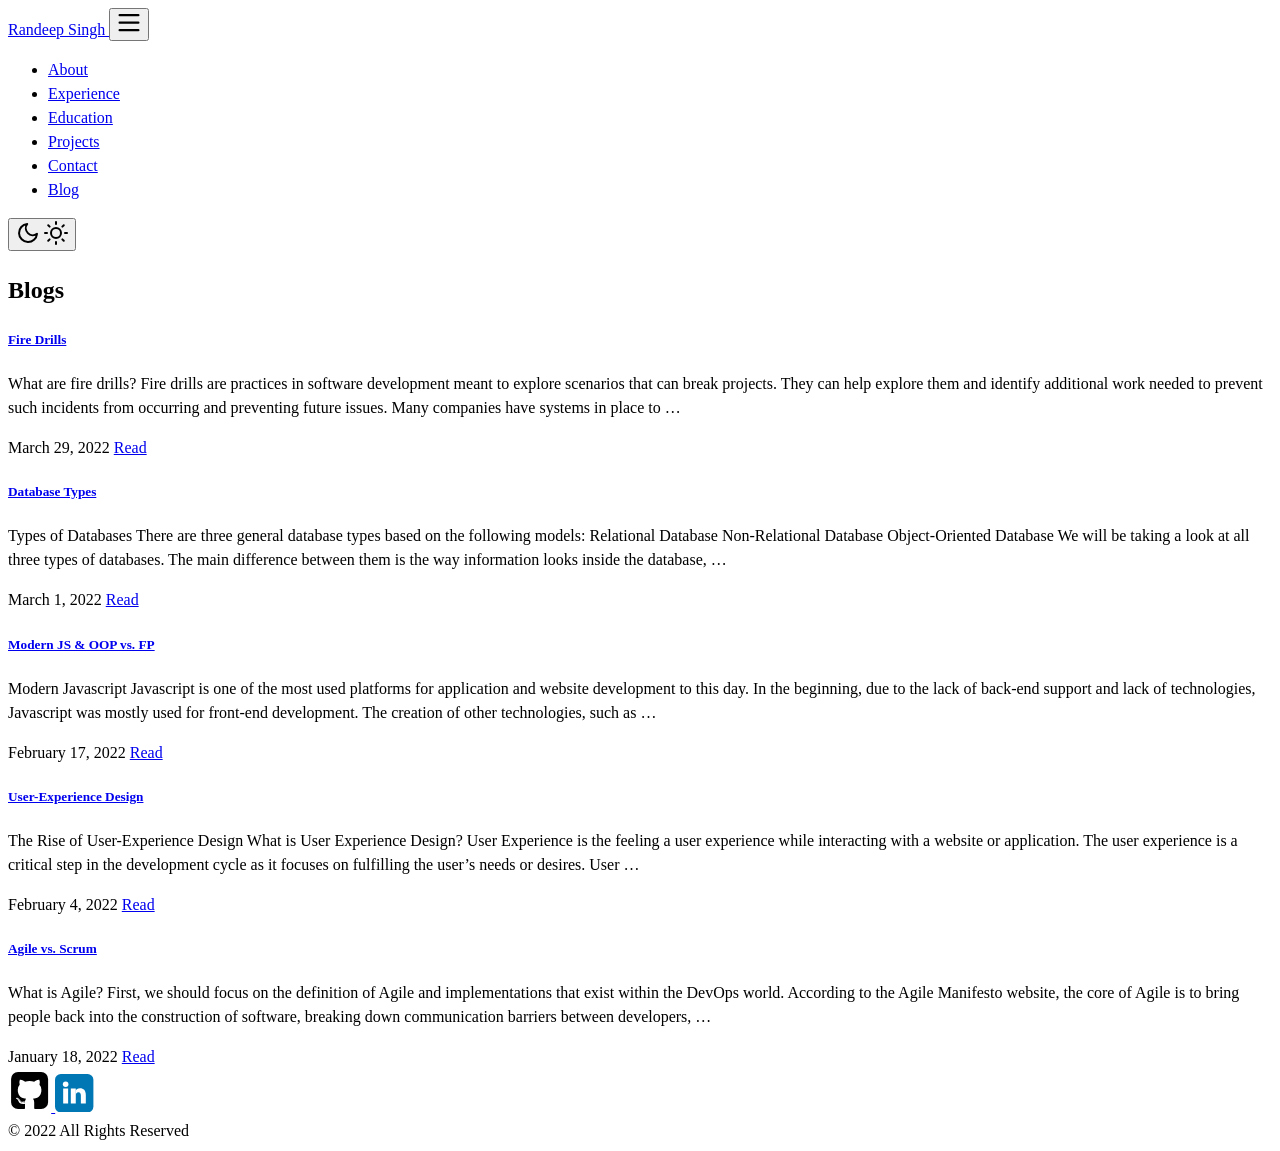
==== public/blogs/index.html @ 99345810 "Initial commit" ====
<!DOCTYPE html>
<html>

<head><meta charset="UTF-8">
<meta name="viewport" content="width=device-width, initial-scale=1.0">
<meta http-equiv="X-UA-Compatible" content="ie=edge">
<link rel="icon" href= type="image/gif">


<link rel="preconnect" href="https://fonts.googleapis.com">
<link rel="preconnect" href="https://fonts.gstatic.com" crossorigin>
<link
    href="https://fonts.googleapis.com/css2?family=Alata&family=Lora:ital,wght@0,400;0,500;0,600;0,700;1,400;1,500;1,600;1,700&family=Roboto:ital,wght@0,100;0,300;0,400;0,500;0,700;0,900;1,100;1,300;1,400;1,500;1,700;1,900&display=swap"
    rel="stylesheet">


<link rel="stylesheet" href="/css/font.css" media="all">



<meta property="og:title" content="Blogs" />
<meta property="og:description" content="A hub for information about me and any projects I have worked on." />
<meta property="og:type" content="website" />
<meta property="og:url" content="/blogs/" /><meta property="og:site_name" content="Randeep Singh" />


<meta name="twitter:card" content="summary"/>
<meta name="twitter:title" content="Blogs"/>
<meta name="twitter:description" content="A hub for information about me and any projects I have worked on."/>



<link rel="stylesheet" href="/bootstrap-5/css/bootstrap.min.css" media="all">
<link rel="stylesheet" href="/css/header.css" media="all">
<link rel="stylesheet" href="/css/footer.css" media="all">


<link rel="stylesheet" href="/css/theme.css" media="all">




<style>
    :root {
        --text-color: #2C3333;
        --text-secondary-color: #F5F5F5;
        --background-color: #54BAB9;
        --secondary-background-color: #64ffda1a;
        --primary-color: #F0F0F0;
        --secondary-color: #78C2C3;

         
        --text-color-dark: #F5F5F5;
        --text-secondary-color-dark: #F5F5F5;
        --background-color-dark: #313552;
        --secondary-background-color-dark: #212529;
        --primary-color-dark: #F1E0AC;
        --secondary-color-dark: #30475E;
    }
    body {
        font-size: 1rem;
        font-weight: 400;
        line-height: 1.5;
        text-align: left;
    }
</style>

<meta name="description" content="Blogs of Randeep Singh">
<link rel="stylesheet" href="/css/list.css" media="all">

  <title>
Blogs | Randeep Singh

  </title>
</head>

<body class="light" onload="loading()">
  
  
  <script src="/bootstrap-5/js/bootstrap.bundle.js"></script>
<script>
    if (localStorage.getItem("pref-theme") === "dark") {
        document.body.classList.add('dark');
    } else if (localStorage.getItem("pref-theme") === "light") {
        document.body.classList.remove('dark')
    } else if (window.matchMedia('(prefers-color-scheme: dark)').matches) {
        document.body.classList.add('dark');
    }

</script>



<header>
    <nav class="pt-3 navbar navbar-expand-lg">
        <div class="container-fluid mx-xs-2 mx-sm-5 mx-md-5 mx-lg-5">
            
            <a class="navbar-brand primary-font text-wrap" href="/">
                
                Randeep Singh
                
            </a>

            
            <button class="navbar-toggler" type="button" data-bs-toggle="collapse" data-bs-target="#navbarContent"
                aria-controls="navbarContent" aria-expanded="false" aria-label="Toggle navigation">
                <svg aria-hidden="true" height="24" viewBox="0 0 16 16" version="1.1" width="24" data-view-component="true">
                    <path fill-rule="evenodd" d="M1 2.75A.75.75 0 011.75 2h12.5a.75.75 0 110 1.5H1.75A.75.75 0 011 2.75zm0 5A.75.75 0 011.75 7h12.5a.75.75 0 110 1.5H1.75A.75.75 0 011 7.75zM1.75 12a.75.75 0 100 1.5h12.5a.75.75 0 100-1.5H1.75z"></path>
                </svg>
            </button>

            
            <div class="collapse navbar-collapse text-wrap primary-font" id="navbarContent">
                <ul class="navbar-nav ms-auto text-center">
                    
                    <li class="nav-item navbar-text">
                        <a class="nav-link" href="/#about" aria-label="about">About</a>
                    </li>
                    

                    
                    <li class="nav-item navbar-text">
                        <a class="nav-link" href="/#experience"
                            aria-label="experience">Experience</a>
                    </li>
                    

                    
                    <li class="nav-item navbar-text">
                        <a class="nav-link" href="/#education"
                            aria-label="education">Education</a>
                    </li>
                    

                    
                    <li class="nav-item navbar-text">
                        <a class="nav-link" href="/#projects"
                            aria-label="projects">Projects</a>
                    </li>
                    

                    

                    
                    <li class="nav-item navbar-text">
                        <a class="nav-link" href="/#contact"
                            aria-label="contact">Contact</a>
                    </li>
                    

                    
                    
                    
                    
                    <li class="nav-item navbar-text">
                        <a class="nav-link" href="/blogs" title="Blog Posts">
                            
                            Blog
                        </a>
                    </li>
                    
                    
                </ul>

                
                
                <div class="text-center">
                    <button id="theme-toggle">
                        <svg id="moon" xmlns="http://www.w3.org/2000/svg" width="24" height="24" viewBox="0 0 24 24" fill="none" stroke="currentColor" stroke-width="2" stroke-linecap="round" stroke-linejoin="round">
                            <path d="M21 12.79A9 9 0 1 1 11.21 3 7 7 0 0 0 21 12.79z"></path>
                        </svg>
                        <svg id="sun" xmlns="http://www.w3.org/2000/svg" width="24" height="24" viewBox="0 0 24 24" fill="none" stroke="currentColor" stroke-width="2" stroke-linecap="round" stroke-linejoin="round">
                            <circle cx="12" cy="12" r="5"></circle>
                            <line x1="12" y1="1" x2="12" y2="3"></line>
                            <line x1="12" y1="21" x2="12" y2="23"></line>
                            <line x1="4.22" y1="4.22" x2="5.64" y2="5.64"></line>
                            <line x1="18.36" y1="18.36" x2="19.78" y2="19.78"></line>
                            <line x1="1" y1="12" x2="3" y2="12"></line>
                            <line x1="21" y1="12" x2="23" y2="12"></line>
                            <line x1="4.22" y1="19.78" x2="5.64" y2="18.36"></line>
                            <line x1="18.36" y1="5.64" x2="19.78" y2="4.22"></line>
                        </svg>
                    </button>
                </div>
            
                
            </div>
        </div>
    </nav>
</header>
<div id="content">
<div class="container pt-5" id="list-page">
    <h2 class="text-center pb-2">Blogs</h2>
    <div class="row">
        
        <div class="col-lg-4 col-md-6 my-3">
            <div class="card h-100">
                <div class="card-body bg-transparent p-4 shadow-sm">
                    <a href="/blogs/blog_5/" class="primary-font card-title">
                        <h5 class="card-title bg-transparent" title="Fire Drills">Fire Drills</h5>
                    </a>
                    <div class="card-text secondary-font">
                        <p>What are fire drills? Fire drills are practices in software development meant to explore scenarios that can break projects. They can help explore them and identify additional work needed to prevent such incidents from occurring and preventing future issues. Many companies have systems in place to …</p>
                    </div>
                </div>
                <div class="mt-auto post-footer bg-transparent py-3">
                    <span class="float-start bg-transparent">March 29, 2022</span>
                    <a href="/blogs/blog_5/" class="float-end btn btn-outline-info btn-sm">Read</a>
                </div>
            </div>
        </div>
        
        <div class="col-lg-4 col-md-6 my-3">
            <div class="card h-100">
                <div class="card-body bg-transparent p-4 shadow-sm">
                    <a href="/blogs/blog_4/" class="primary-font card-title">
                        <h5 class="card-title bg-transparent" title="Database Types">Database Types</h5>
                    </a>
                    <div class="card-text secondary-font">
                        <p>Types of Databases There are three general database types based on the following models:
 Relational Database Non-Relational Database Object-Oriented Database  We will be taking a look at all three types of databases. The main difference between them is the way information looks inside the database, …</p>
                    </div>
                </div>
                <div class="mt-auto post-footer bg-transparent py-3">
                    <span class="float-start bg-transparent">March 1, 2022</span>
                    <a href="/blogs/blog_4/" class="float-end btn btn-outline-info btn-sm">Read</a>
                </div>
            </div>
        </div>
        
        <div class="col-lg-4 col-md-6 my-3">
            <div class="card h-100">
                <div class="card-body bg-transparent p-4 shadow-sm">
                    <a href="/blogs/blog_3/" class="primary-font card-title">
                        <h5 class="card-title bg-transparent" title="Modern JS &amp; OOP vs. FP">Modern JS &amp; OOP vs. FP</h5>
                    </a>
                    <div class="card-text secondary-font">
                        <p>Modern Javascript Javascript is one of the most used platforms for application and website development to this day. In the beginning, due to the lack of back-end support and lack of technologies, Javascript was mostly used for front-end development. The creation of other technologies, such as …</p>
                    </div>
                </div>
                <div class="mt-auto post-footer bg-transparent py-3">
                    <span class="float-start bg-transparent">February 17, 2022</span>
                    <a href="/blogs/blog_3/" class="float-end btn btn-outline-info btn-sm">Read</a>
                </div>
            </div>
        </div>
        
        <div class="col-lg-4 col-md-6 my-3">
            <div class="card h-100">
                <div class="card-body bg-transparent p-4 shadow-sm">
                    <a href="/blogs/blog_2/" class="primary-font card-title">
                        <h5 class="card-title bg-transparent" title="User-Experience Design">User-Experience Design</h5>
                    </a>
                    <div class="card-text secondary-font">
                        <p>The Rise of User-Experience Design What is User Experience Design? User Experience is the feeling a user experience while interacting with a website or application. The user experience is a critical step in the development cycle as it focuses on fulfilling the user&rsquo;s needs or desires. User …</p>
                    </div>
                </div>
                <div class="mt-auto post-footer bg-transparent py-3">
                    <span class="float-start bg-transparent">February 4, 2022</span>
                    <a href="/blogs/blog_2/" class="float-end btn btn-outline-info btn-sm">Read</a>
                </div>
            </div>
        </div>
        
        <div class="col-lg-4 col-md-6 my-3">
            <div class="card h-100">
                <div class="card-body bg-transparent p-4 shadow-sm">
                    <a href="/blogs/blog_1/" class="primary-font card-title">
                        <h5 class="card-title bg-transparent" title="Agile vs. Scrum">Agile vs. Scrum</h5>
                    </a>
                    <div class="card-text secondary-font">
                        <p>What is Agile? First, we should focus on the definition of Agile and implementations that exist within the DevOps world. According to the Agile Manifesto website, the core of Agile is to bring people back into the construction of software, breaking down communication barriers between developers, …</p>
                    </div>
                </div>
                <div class="mt-auto post-footer bg-transparent py-3">
                    <span class="float-start bg-transparent">January 18, 2022</span>
                    <a href="/blogs/blog_1/" class="float-end btn btn-outline-info btn-sm">Read</a>
                </div>
            </div>
        </div>
        
        <div class="row justify-content-center">
            <div class="col-auto m-3">
                
            </div>
        </div>
    </div>
</div>

  </div><footer>
    <div class="container py-3" id="recent-posts">
    
</div><div class="text-center pt-2">
    
    <span class="px-1">
        <a href="https://github.com/RaSingh02/" aria-label="github">
            <svg xmlns="http://www.w3.org/2000/svg" width="2.7em" height="2.7em" viewBox="0 0 1792 1792">
                <path
                    d="M522 1352q-8 9-20-3-13-11-4-19 8-9 20 3 12 11 4 19zm-42-61q9 12 0 19-8 6-17-7t0-18q9-7 17 6zm-61-60q-5 7-13 2-10-5-7-12 3-5 13-2 10 5 7 12zm31 34q-6 7-16-3-9-11-2-16 6-6 16 3 9 11 2 16zm129 112q-4 12-19 6-17-4-13-15t19-7q16 5 13 16zm63 5q0 11-16 11-17 2-17-11 0-11 16-11 17-2 17 11zm58-10q2 10-14 14t-18-8 14-15q16-2 18 9zm964-956v960q0 119-84.5 203.5t-203.5 84.5h-224q-16 0-24.5-1t-19.5-5-16-14.5-5-27.5v-239q0-97-52-142 57-6 102.5-18t94-39 81-66.5 53-105 20.5-150.5q0-121-79-206 37-91-8-204-28-9-81 11t-92 44l-38 24q-93-26-192-26t-192 26q-16-11-42.5-27t-83.5-38.5-86-13.5q-44 113-7 204-79 85-79 206 0 85 20.5 150t52.5 105 80.5 67 94 39 102.5 18q-40 36-49 103-21 10-45 15t-57 5-65.5-21.5-55.5-62.5q-19-32-48.5-52t-49.5-24l-20-3q-21 0-29 4.5t-5 11.5 9 14 13 12l7 5q22 10 43.5 38t31.5 51l10 23q13 38 44 61.5t67 30 69.5 7 55.5-3.5l23-4q0 38 .5 103t.5 68q0 22-11 33.5t-22 13-33 1.5h-224q-119 0-203.5-84.5t-84.5-203.5v-960q0-119 84.5-203.5t203.5-84.5h960q119 0 203.5 84.5t84.5 203.5z" />

                <metadata>
                    <rdf:RDF xmlns:rdf="http://www.w3.org/1999/02/22-rdf-syntax-ns#"
                        xmlns:rdfs="http://www.w3.org/2000/01/rdf-schema#" xmlns:dc="http://purl.org/dc/elements/1.1/">
                        <rdf:Description about="https://iconscout.com/legal#licenses"
                            dc:title="Github, Online, Project, Hosting, Square"
                            dc:description="Github, Online, Project, Hosting, Square" dc:publisher="Iconscout"
                            dc:date="2016-12-14" dc:format="image/svg+xml" dc:language="en">
                            <dc:creator>
                                <rdf:Bag>
                                    <rdf:li>Font Awesome</rdf:li>
                                </rdf:Bag>
                            </dc:creator>
                        </rdf:Description>
                    </rdf:RDF>
                </metadata>
            </svg>
        </a>
    </span>
    

    
    <span class="px-1">
        <a href="https://www.linkedin.com/in/randeep-singh-8096b31a5/" aria-label="linkedin">
            <svg xmlns="http://www.w3.org/2000/svg" width='2.4em' height='2.4em' fill="#fff" aria-label="LinkedIn"
                viewBox="0 0 512 512">
                <rect width="512" height="512" fill="#0077b5" rx="15%" />
                <circle cx="142" cy="138" r="37" />
                <path stroke="#fff" stroke-width="66" d="M244 194v198M142 194v198" />
                <path d="M276 282c0-20 13-40 36-40 24 0 33 18 33 45v105h66V279c0-61-32-89-76-89-34 0-51 19-59 32" />
            </svg>
        </a>
    </span>
    

    

    

    
</div><div class="container py-4">
    <div class="row justify-content-center">
        <div class="col-md-4 text-center">
            &copy; 2022  All Rights Reserved
        </div>
    </div>
</div></footer>
<script>
    if (document.body.className.includes("light")) {
        document.body.classList.add('dark');
        localStorage.setItem("pref-theme", 'dark');
    }
</script>
<script>
    document.getElementById("theme-toggle").addEventListener("click", () => {
        if (document.body.className.includes("dark")) {
            document.body.classList.remove('dark');
            localStorage.setItem("pref-theme", 'light');
        } else {
            document.body.classList.add('dark');
            localStorage.setItem("pref-theme", 'dark');
        }
    })

    var tooltipTriggerList = [].slice.call(document.querySelectorAll('[data-bs-toggle="tooltip"]'))
    var tooltipList = tooltipTriggerList.map(function (tooltipTriggerEl) {
        return new bootstrap.Tooltip(tooltipTriggerEl)
    })

</script>

<script>
    let loadingIcons;

    function loading() {
        myVar = setTimeout(showPage, 100);
    }

    function showPage() {
        try{
            document.getElementById("loading-icons").style.display = "block";
        } catch(err) {}
    }
</script></body>

</html>
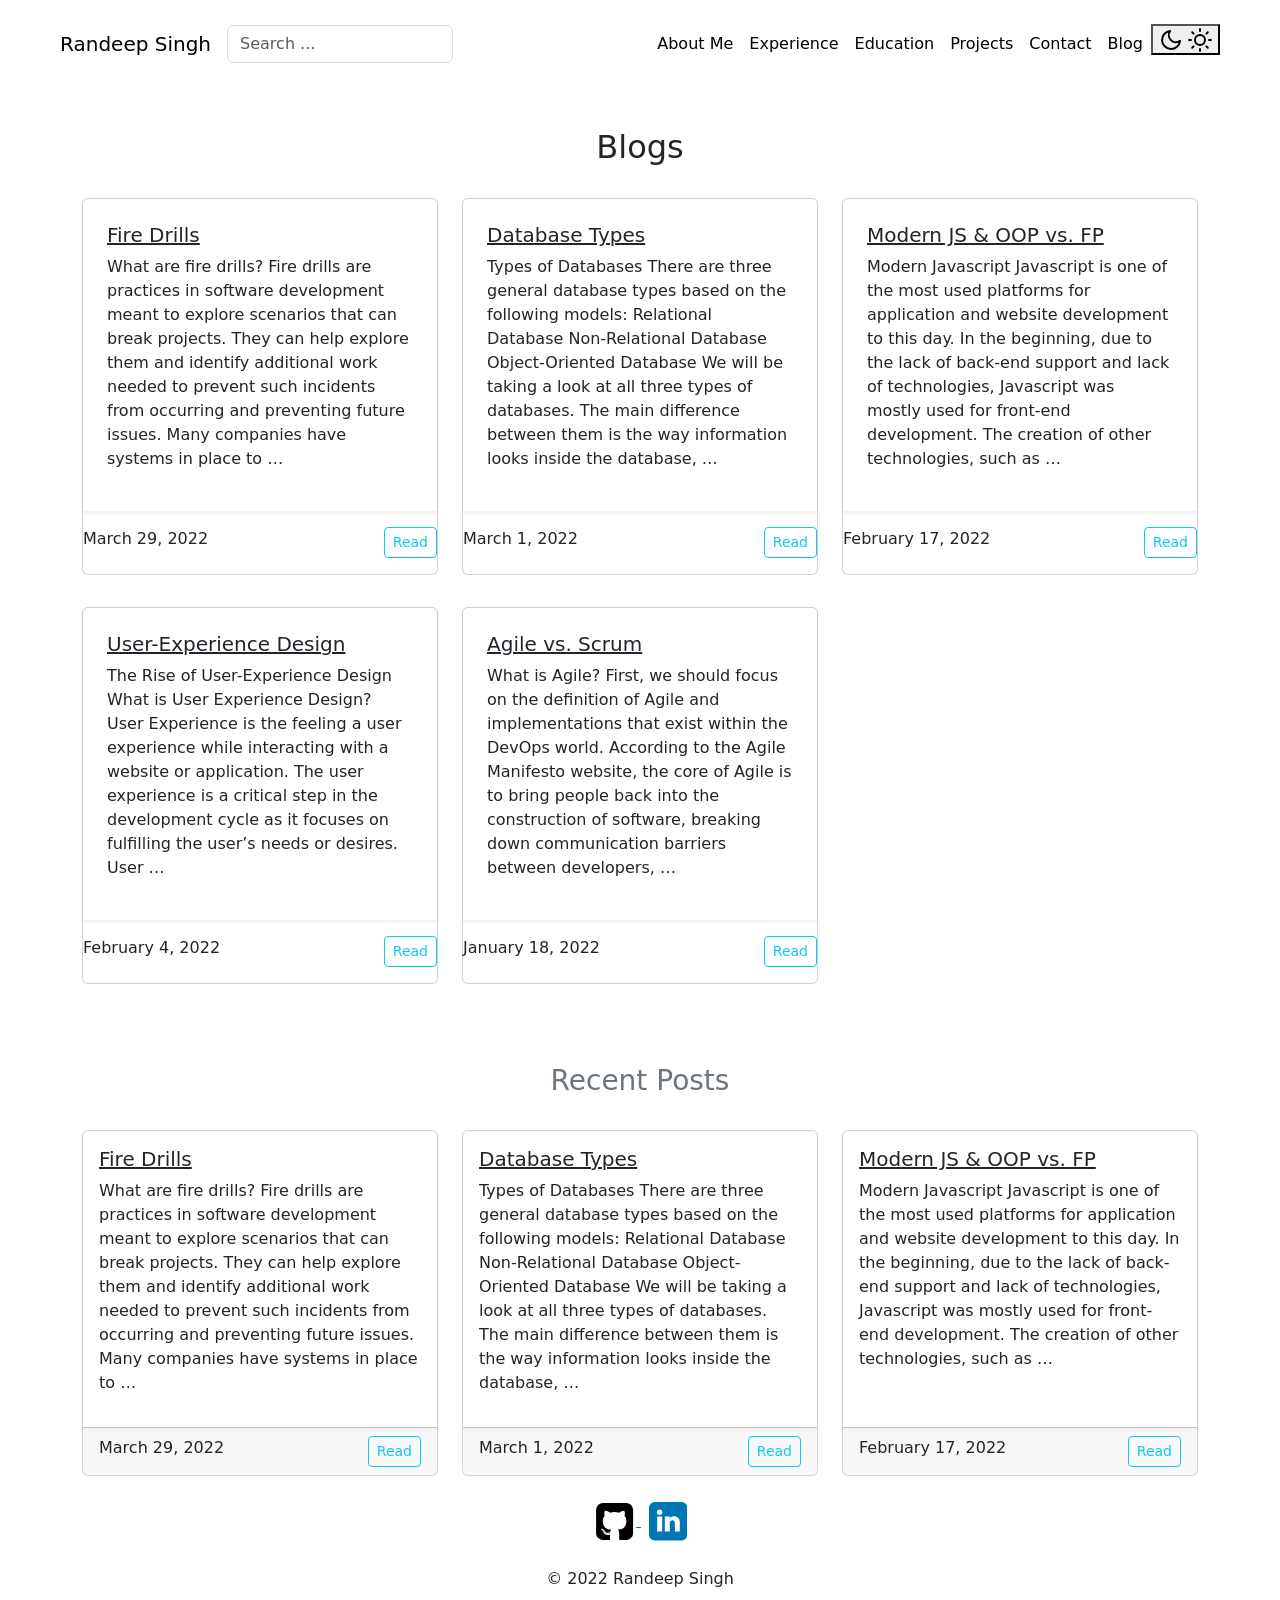
==== commit 6d892459: "updated personal website" ====
--- a/public/blogs/index.html
+++ b/public/blogs/index.html
@@ -4,14 +4,22 @@
 <head><meta charset="UTF-8">
 <meta name="viewport" content="width=device-width, initial-scale=1.0">
 <meta http-equiv="X-UA-Compatible" content="ie=edge">
-<link rel="icon" href= type="image/gif">
-
+<meta http-equiv="Accept-CH" content="DPR, Viewport-Width, Width">
 
 <link rel="preconnect" href="https://fonts.googleapis.com">
 <link rel="preconnect" href="https://fonts.gstatic.com" crossorigin>
-<link
-    href="https://fonts.googleapis.com/css2?family=Alata&family=Lora:ital,wght@0,400;0,500;0,600;0,700;1,400;1,500;1,600;1,700&family=Roboto:ital,wght@0,100;0,300;0,400;0,500;0,700;0,900;1,100;1,300;1,400;1,500;1,700;1,900&display=swap"
-    rel="stylesheet">
+<link rel="preload"
+      as="style"
+      href="https://fonts.googleapis.com/css2?family=Alata&family=Lora:ital,wght@0,400;0,500;0,600;0,700;1,400;1,500;1,600;1,700&family=Roboto:ital,wght@0,100;0,300;0,400;0,500;0,700;0,900;1,100;1,300;1,400;1,500;1,700;1,900&display=swap"
+>
+<link rel="stylesheet"
+      href="https://fonts.googleapis.com/css2?family=Alata&family=Lora:ital,wght@0,400;0,500;0,600;0,700;1,400;1,500;1,600;1,700&family=Roboto:ital,wght@0,100;0,300;0,400;0,500;0,700;0,900;1,100;1,300;1,400;1,500;1,700;1,900&display=swap"
+      media="print" onload="this.media='all'" />
+<noscript>
+  <link
+          href="https://fonts.googleapis.com/css2?family=Alata&family=Lora:ital,wght@0,400;0,500;0,600;0,700;1,400;1,500;1,600;1,700&family=Roboto:ital,wght@0,100;0,300;0,400;0,500;0,700;0,900;1,100;1,300;1,400;1,500;1,700;1,900&display=swap"
+          rel="stylesheet">
+</noscript>
 
 
 <link rel="stylesheet" href="/css/font.css" media="all">
@@ -19,19 +27,16 @@
 
 
 <meta property="og:title" content="Blogs" />
-<meta property="og:description" content="A hub for information about me and any projects I have worked on." />
+<meta property="og:description" content="A collection of information about Randeep Singh and any projects he has worked on." />
 <meta property="og:type" content="website" />
 <meta property="og:url" content="/blogs/" /><meta property="og:site_name" content="Randeep Singh" />
 
-
 <meta name="twitter:card" content="summary"/>
 <meta name="twitter:title" content="Blogs"/>
-<meta name="twitter:description" content="A hub for information about me and any projects I have worked on."/>
-
-
-
-<link rel="stylesheet" href="/bootstrap-5/css/bootstrap.min.css" media="all">
-<link rel="stylesheet" href="/css/header.css" media="all">
+<meta name="twitter:description" content="A collection of information about Randeep Singh and any projects he has worked on."/>
+
+
+<link rel="stylesheet" href="https://cdn.jsdelivr.net/npm/bootstrap@5.1.3/dist/css/bootstrap.min.css" integrity="sha384-1BmE4kWBq78iYhFldvKuhfTAU6auU8tT94WrHftjDbrCEXSU1oBoqyl2QvZ6jIW3" crossorigin="anonymous"><link rel="stylesheet" href="/css/header.css" media="all">
 <link rel="stylesheet" href="/css/footer.css" media="all">
 
 
@@ -42,12 +47,12 @@
 
 <style>
     :root {
-        --text-color: #2C3333;
-        --text-secondary-color: #F5F5F5;
-        --background-color: #54BAB9;
+        --text-color: #343a40;
+        --text-secondary-color: #6c757d;
+        --background-color: #eaedf0;
         --secondary-background-color: #64ffda1a;
-        --primary-color: #F0F0F0;
-        --secondary-color: #78C2C3;
+        --primary-color: #007bff;
+        --secondary-color: #f8f9fa;
 
          
         --text-color-dark: #F5F5F5;
@@ -63,6 +68,33 @@
         line-height: 1.5;
         text-align: left;
     }
+
+    html {
+        background-color: var(--background-color) !important;
+    }
+
+    body::-webkit-scrollbar {
+        width: .5em;
+        height: .5em;
+        background-color: var(--background-color);
+    }
+    
+    ::-webkit-scrollbar-track {
+        box-shadow: inset 0 0 6px var(--background-color);
+        border-radius: 1rem;
+    }
+    
+    ::-webkit-scrollbar-thumb {
+        border-radius: 1rem;
+        background-color: var(--secondary-color);
+        outline: 1px solid var(--background-color);
+    }
+
+    #search-content::-webkit-scrollbar {
+        width: .5em;
+        height: .1em;
+        background-color: var(--background-color);
+    }
 </style>
 
 <meta name="description" content="Blogs of Randeep Singh">
@@ -77,7 +109,6 @@
 <body class="light" onload="loading()">
   
   
-  <script src="/bootstrap-5/js/bootstrap.bundle.js"></script>
 <script>
     if (localStorage.getItem("pref-theme") === "dark") {
         document.body.classList.add('dark');
@@ -92,7 +123,7 @@
 
 
 <header>
-    <nav class="pt-3 navbar navbar-expand-lg">
+    <nav class="pt-3 navbar navbar-expand-lg animate">
         <div class="container-fluid mx-xs-2 mx-sm-5 mx-md-5 mx-lg-5">
             
             <a class="navbar-brand primary-font text-wrap" href="/">
@@ -102,6 +133,13 @@
             </a>
 
             
+                <div>
+                    <input id="search" autocomplete="off" class="form-control mr-sm-2 d-none d-md-block" placeholder="Search ..."
+                        aria-label="Search" oninput="searchOnChange(event)">
+                </div>
+            
+
+            
             <button class="navbar-toggler" type="button" data-bs-toggle="collapse" data-bs-target="#navbarContent"
                 aria-controls="navbarContent" aria-expanded="false" aria-label="Toggle navigation">
                 <svg aria-hidden="true" height="24" viewBox="0 0 16 16" version="1.1" width="24" data-view-component="true">
@@ -113,29 +151,45 @@
             <div class="collapse navbar-collapse text-wrap primary-font" id="navbarContent">
                 <ul class="navbar-nav ms-auto text-center">
                     
-                    <li class="nav-item navbar-text">
-                        <a class="nav-link" href="/#about" aria-label="about">About</a>
+                        <li class="nav-item navbar-text d-block d-md-none">
+                            <div class="nav-link">
+                                <input id="search" autocomplete="off" class="form-control mr-sm-2" placeholder="Search ..." aria-label="Search" oninput="searchOnChange(event)">
+                            </div>
+                        </li>
+                    
+
+                    
+                    <li class="nav-item navbar-text">
+                        <a class="nav-link" href="/#about" aria-label="about">
+                            About Me
+                        </a>
                     </li>
                     
 
                     
                     <li class="nav-item navbar-text">
                         <a class="nav-link" href="/#experience"
-                            aria-label="experience">Experience</a>
+                            aria-label="experience">
+                            Experience
+                        </a>
                     </li>
                     
 
                     
                     <li class="nav-item navbar-text">
                         <a class="nav-link" href="/#education"
-                            aria-label="education">Education</a>
+                            aria-label="education">
+                            Education
+                        </a>
                     </li>
                     
 
                     
                     <li class="nav-item navbar-text">
                         <a class="nav-link" href="/#projects"
-                            aria-label="projects">Projects</a>
+                            aria-label="projects">
+                            Projects
+                        </a>
                     </li>
                     
 
@@ -144,46 +198,51 @@
                     
                     <li class="nav-item navbar-text">
                         <a class="nav-link" href="/#contact"
-                            aria-label="contact">Contact</a>
-                    </li>
-                    
-
-                    
-                    
-                    
-                    
-                    <li class="nav-item navbar-text">
-                        <a class="nav-link" href="/blogs" title="Blog Posts">
+                            aria-label="contact">
+                            Contact
+                        </a>
+                    </li>
+                    
+
+                    
+                    
+                    
+                    
+                    <li class="nav-item navbar-text">
+                        <a class="nav-link" href="/blogs" title="Blog posts">
                             
                             Blog
                         </a>
                     </li>
                     
                     
+
+                    
+                    <li class="nav-item navbar-text">
+                        
+                        <div class="text-center">
+                            <button id="theme-toggle">
+                                <svg id="moon" xmlns="http://www.w3.org/2000/svg" width="24" height="24" viewBox="0 0 24 24" fill="none" stroke="currentColor" stroke-width="2" stroke-linecap="round" stroke-linejoin="round">
+                                    <path d="M21 12.79A9 9 0 1 1 11.21 3 7 7 0 0 0 21 12.79z"></path>
+                                </svg>
+                                <svg id="sun" xmlns="http://www.w3.org/2000/svg" width="24" height="24" viewBox="0 0 24 24" fill="none" stroke="currentColor" stroke-width="2" stroke-linecap="round" stroke-linejoin="round">
+                                    <circle cx="12" cy="12" r="5"></circle>
+                                    <line x1="12" y1="1" x2="12" y2="3"></line>
+                                    <line x1="12" y1="21" x2="12" y2="23"></line>
+                                    <line x1="4.22" y1="4.22" x2="5.64" y2="5.64"></line>
+                                    <line x1="18.36" y1="18.36" x2="19.78" y2="19.78"></line>
+                                    <line x1="1" y1="12" x2="3" y2="12"></line>
+                                    <line x1="21" y1="12" x2="23" y2="12"></line>
+                                    <line x1="4.22" y1="19.78" x2="5.64" y2="18.36"></line>
+                                    <line x1="18.36" y1="5.64" x2="19.78" y2="4.22"></line>
+                                </svg>
+                            </button>
+                        </div>
+                    </li>
+                    
+
                 </ul>
 
-                
-                
-                <div class="text-center">
-                    <button id="theme-toggle">
-                        <svg id="moon" xmlns="http://www.w3.org/2000/svg" width="24" height="24" viewBox="0 0 24 24" fill="none" stroke="currentColor" stroke-width="2" stroke-linecap="round" stroke-linejoin="round">
-                            <path d="M21 12.79A9 9 0 1 1 11.21 3 7 7 0 0 0 21 12.79z"></path>
-                        </svg>
-                        <svg id="sun" xmlns="http://www.w3.org/2000/svg" width="24" height="24" viewBox="0 0 24 24" fill="none" stroke="currentColor" stroke-width="2" stroke-linecap="round" stroke-linejoin="round">
-                            <circle cx="12" cy="12" r="5"></circle>
-                            <line x1="12" y1="1" x2="12" y2="3"></line>
-                            <line x1="12" y1="21" x2="12" y2="23"></line>
-                            <line x1="4.22" y1="4.22" x2="5.64" y2="5.64"></line>
-                            <line x1="18.36" y1="18.36" x2="19.78" y2="19.78"></line>
-                            <line x1="1" y1="12" x2="3" y2="12"></line>
-                            <line x1="21" y1="12" x2="23" y2="12"></line>
-                            <line x1="4.22" y1="19.78" x2="5.64" y2="18.36"></line>
-                            <line x1="18.36" y1="5.64" x2="19.78" y2="4.22"></line>
-                        </svg>
-                    </button>
-                </div>
-            
-                
             </div>
         </div>
     </nav>
@@ -194,8 +253,129 @@
     <div class="row">
         
         <div class="col-lg-4 col-md-6 my-3">
+            <div class="card-columns">
+                <div class="card h-100">
+                    
+                    <div class="card-body bg-transparent p-4 shadow-sm">
+                        <a href="/blogs/blog_5/" class="primary-font card-title">
+                            <h5 class="card-title bg-transparent" title="Fire Drills">Fire Drills</h5>
+                        </a>
+                        <div class="card-text secondary-font">
+                            <p>What are fire drills? Fire drills are practices in software development meant to explore scenarios that can break projects. They can help explore them and identify additional work needed to prevent such incidents from occurring and preventing future issues. Many companies have systems in place to …</p>
+                        </div>
+                    </div>
+                    <div class="mt-auto post-footer bg-transparent py-3">
+                        <span class="float-start bg-transparent">March 29, 2022</span>
+                        <a href="/blogs/blog_5/" class="float-end btn btn-outline-info btn-sm">Read</a>
+                    </div>
+                </div>
+            </div>
+        </div>
+        
+        <div class="col-lg-4 col-md-6 my-3">
+            <div class="card-columns">
+                <div class="card h-100">
+                    
+                    <div class="card-body bg-transparent p-4 shadow-sm">
+                        <a href="/blogs/blog_4/" class="primary-font card-title">
+                            <h5 class="card-title bg-transparent" title="Database Types">Database Types</h5>
+                        </a>
+                        <div class="card-text secondary-font">
+                            <p>Types of Databases There are three general database types based on the following models:
+Relational Database Non-Relational Database Object-Oriented Database We will be taking a look at all three types of databases. The main difference between them is the way information looks inside the database, …</p>
+                        </div>
+                    </div>
+                    <div class="mt-auto post-footer bg-transparent py-3">
+                        <span class="float-start bg-transparent">March 1, 2022</span>
+                        <a href="/blogs/blog_4/" class="float-end btn btn-outline-info btn-sm">Read</a>
+                    </div>
+                </div>
+            </div>
+        </div>
+        
+        <div class="col-lg-4 col-md-6 my-3">
+            <div class="card-columns">
+                <div class="card h-100">
+                    
+                    <div class="card-body bg-transparent p-4 shadow-sm">
+                        <a href="/blogs/blog_3/" class="primary-font card-title">
+                            <h5 class="card-title bg-transparent" title="Modern JS &amp; OOP vs. FP">Modern JS &amp; OOP vs. FP</h5>
+                        </a>
+                        <div class="card-text secondary-font">
+                            <p>Modern Javascript Javascript is one of the most used platforms for application and website development to this day. In the beginning, due to the lack of back-end support and lack of technologies, Javascript was mostly used for front-end development. The creation of other technologies, such as …</p>
+                        </div>
+                    </div>
+                    <div class="mt-auto post-footer bg-transparent py-3">
+                        <span class="float-start bg-transparent">February 17, 2022</span>
+                        <a href="/blogs/blog_3/" class="float-end btn btn-outline-info btn-sm">Read</a>
+                    </div>
+                </div>
+            </div>
+        </div>
+        
+        <div class="col-lg-4 col-md-6 my-3">
+            <div class="card-columns">
+                <div class="card h-100">
+                    
+                    <div class="card-body bg-transparent p-4 shadow-sm">
+                        <a href="/blogs/blog_2/" class="primary-font card-title">
+                            <h5 class="card-title bg-transparent" title="User-Experience Design">User-Experience Design</h5>
+                        </a>
+                        <div class="card-text secondary-font">
+                            <p>The Rise of User-Experience Design What is User Experience Design? User Experience is the feeling a user experience while interacting with a website or application. The user experience is a critical step in the development cycle as it focuses on fulfilling the user&rsquo;s needs or desires. User …</p>
+                        </div>
+                    </div>
+                    <div class="mt-auto post-footer bg-transparent py-3">
+                        <span class="float-start bg-transparent">February 4, 2022</span>
+                        <a href="/blogs/blog_2/" class="float-end btn btn-outline-info btn-sm">Read</a>
+                    </div>
+                </div>
+            </div>
+        </div>
+        
+        <div class="col-lg-4 col-md-6 my-3">
+            <div class="card-columns">
+                <div class="card h-100">
+                    
+                    <div class="card-body bg-transparent p-4 shadow-sm">
+                        <a href="/blogs/blog_1/" class="primary-font card-title">
+                            <h5 class="card-title bg-transparent" title="Agile vs. Scrum">Agile vs. Scrum</h5>
+                        </a>
+                        <div class="card-text secondary-font">
+                            <p>What is Agile? First, we should focus on the definition of Agile and implementations that exist within the DevOps world. According to the Agile Manifesto website, the core of Agile is to bring people back into the construction of software, breaking down communication barriers between developers, …</p>
+                        </div>
+                    </div>
+                    <div class="mt-auto post-footer bg-transparent py-3">
+                        <span class="float-start bg-transparent">January 18, 2022</span>
+                        <a href="/blogs/blog_1/" class="float-end btn btn-outline-info btn-sm">Read</a>
+                    </div>
+                </div>
+            </div>
+        </div>
+        
+        <div class="row justify-content-center">
+            <div class="col-auto m-3">
+                
+            </div>
+        </div>
+    </div>
+</div>
+
+  </div><footer>
+    <div class="container py-3" id="recent-posts">
+    
+    
+    
+    
+    <div class="h3 text-center text-secondary py-3">
+        Recent Posts
+    </div>
+    <div class="row justify-content-center">
+        
+        <div class="col-lg-4 col-md-6 pt-2">
             <div class="card h-100">
-                <div class="card-body bg-transparent p-4 shadow-sm">
+                
+                <div class="card-body bg-transparent p-3 shadow-sm">
                     <a href="/blogs/blog_5/" class="primary-font card-title">
                         <h5 class="card-title bg-transparent" title="Fire Drills">Fire Drills</h5>
                     </a>
@@ -203,34 +383,36 @@
                         <p>What are fire drills? Fire drills are practices in software development meant to explore scenarios that can break projects. They can help explore them and identify additional work needed to prevent such incidents from occurring and preventing future issues. Many companies have systems in place to …</p>
                     </div>
                 </div>
-                <div class="mt-auto post-footer bg-transparent py-3">
-                    <span class="float-start bg-transparent">March 29, 2022</span>
+                <div class="mt-auto card-footer">
+                    <span class="float-start">March 29, 2022</span>
                     <a href="/blogs/blog_5/" class="float-end btn btn-outline-info btn-sm">Read</a>
                 </div>
             </div>
         </div>
         
-        <div class="col-lg-4 col-md-6 my-3">
+        <div class="col-lg-4 col-md-6 pt-2">
             <div class="card h-100">
-                <div class="card-body bg-transparent p-4 shadow-sm">
+                
+                <div class="card-body bg-transparent p-3 shadow-sm">
                     <a href="/blogs/blog_4/" class="primary-font card-title">
                         <h5 class="card-title bg-transparent" title="Database Types">Database Types</h5>
                     </a>
                     <div class="card-text secondary-font">
                         <p>Types of Databases There are three general database types based on the following models:
- Relational Database Non-Relational Database Object-Oriented Database  We will be taking a look at all three types of databases. The main difference between them is the way information looks inside the database, …</p>
-                    </div>
-                </div>
-                <div class="mt-auto post-footer bg-transparent py-3">
-                    <span class="float-start bg-transparent">March 1, 2022</span>
+Relational Database Non-Relational Database Object-Oriented Database We will be taking a look at all three types of databases. The main difference between them is the way information looks inside the database, …</p>
+                    </div>
+                </div>
+                <div class="mt-auto card-footer">
+                    <span class="float-start">March 1, 2022</span>
                     <a href="/blogs/blog_4/" class="float-end btn btn-outline-info btn-sm">Read</a>
                 </div>
             </div>
         </div>
         
-        <div class="col-lg-4 col-md-6 my-3">
+        <div class="col-lg-4 col-md-6 pt-2">
             <div class="card h-100">
-                <div class="card-body bg-transparent p-4 shadow-sm">
+                
+                <div class="card-body bg-transparent p-3 shadow-sm">
                     <a href="/blogs/blog_3/" class="primary-font card-title">
                         <h5 class="card-title bg-transparent" title="Modern JS &amp; OOP vs. FP">Modern JS &amp; OOP vs. FP</h5>
                     </a>
@@ -238,57 +420,14 @@
                         <p>Modern Javascript Javascript is one of the most used platforms for application and website development to this day. In the beginning, due to the lack of back-end support and lack of technologies, Javascript was mostly used for front-end development. The creation of other technologies, such as …</p>
                     </div>
                 </div>
-                <div class="mt-auto post-footer bg-transparent py-3">
-                    <span class="float-start bg-transparent">February 17, 2022</span>
+                <div class="mt-auto card-footer">
+                    <span class="float-start">February 17, 2022</span>
                     <a href="/blogs/blog_3/" class="float-end btn btn-outline-info btn-sm">Read</a>
                 </div>
             </div>
         </div>
         
-        <div class="col-lg-4 col-md-6 my-3">
-            <div class="card h-100">
-                <div class="card-body bg-transparent p-4 shadow-sm">
-                    <a href="/blogs/blog_2/" class="primary-font card-title">
-                        <h5 class="card-title bg-transparent" title="User-Experience Design">User-Experience Design</h5>
-                    </a>
-                    <div class="card-text secondary-font">
-                        <p>The Rise of User-Experience Design What is User Experience Design? User Experience is the feeling a user experience while interacting with a website or application. The user experience is a critical step in the development cycle as it focuses on fulfilling the user&rsquo;s needs or desires. User …</p>
-                    </div>
-                </div>
-                <div class="mt-auto post-footer bg-transparent py-3">
-                    <span class="float-start bg-transparent">February 4, 2022</span>
-                    <a href="/blogs/blog_2/" class="float-end btn btn-outline-info btn-sm">Read</a>
-                </div>
-            </div>
-        </div>
-        
-        <div class="col-lg-4 col-md-6 my-3">
-            <div class="card h-100">
-                <div class="card-body bg-transparent p-4 shadow-sm">
-                    <a href="/blogs/blog_1/" class="primary-font card-title">
-                        <h5 class="card-title bg-transparent" title="Agile vs. Scrum">Agile vs. Scrum</h5>
-                    </a>
-                    <div class="card-text secondary-font">
-                        <p>What is Agile? First, we should focus on the definition of Agile and implementations that exist within the DevOps world. According to the Agile Manifesto website, the core of Agile is to bring people back into the construction of software, breaking down communication barriers between developers, …</p>
-                    </div>
-                </div>
-                <div class="mt-auto post-footer bg-transparent py-3">
-                    <span class="float-start bg-transparent">January 18, 2022</span>
-                    <a href="/blogs/blog_1/" class="float-end btn btn-outline-info btn-sm">Read</a>
-                </div>
-            </div>
-        </div>
-        
-        <div class="row justify-content-center">
-            <div class="col-auto m-3">
-                
-            </div>
-        </div>
     </div>
-</div>
-
-  </div><footer>
-    <div class="container py-3" id="recent-posts">
     
 </div><div class="text-center pt-2">
     
@@ -340,10 +479,10 @@
 </div><div class="container py-4">
     <div class="row justify-content-center">
         <div class="col-md-4 text-center">
-            &copy; 2022  All Rights Reserved
+            &copy; 2022  Randeep Singh
         </div>
     </div>
-</div></footer>
+</div></footer><script src="https://cdn.jsdelivr.net/npm/bootstrap@5.1.3/dist/js/bootstrap.min.js" integrity="sha384-QJHtvGhmr9XOIpI6YVutG+2QOK9T+ZnN4kzFN1RtK3zEFEIsxhlmWl5/YESvpZ13" crossorigin="anonymous"></script>
 <script>
     if (document.body.className.includes("light")) {
         document.body.classList.add('dark');
@@ -380,6 +519,20 @@
             document.getElementById("loading-icons").style.display = "block";
         } catch(err) {}
     }
-</script></body>
+</script>
+
+
+    <script src="/js/search.js"></script>
+
+
+
+
+
+
+
+  <section id="search-content" class="py-2">
+    <div class="container" id="search-results"></div>
+  </section>
+</body>
 
 </html>
